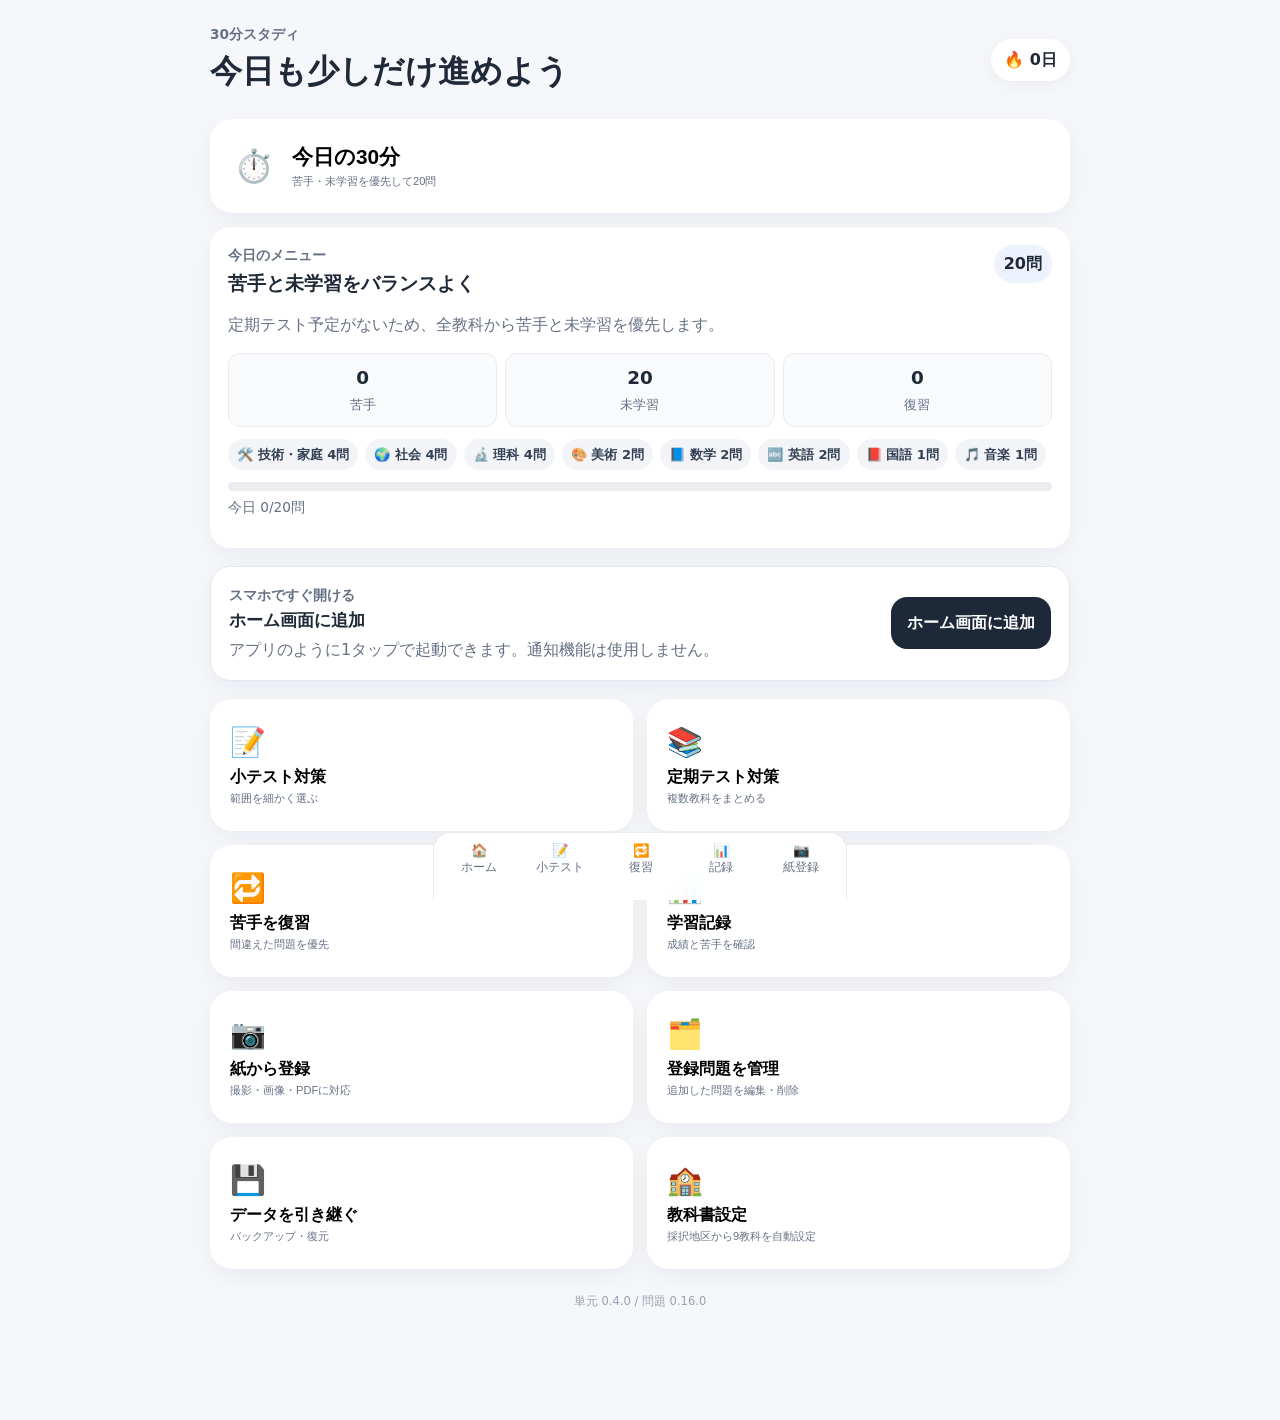
==== data/index.html @ 57f1c4b2 "Add textbook unit presets v0.20" ====
<!doctype html>
<html lang="ja">
<head>
  <meta charset="utf-8" />
  <meta name="viewport" content="width=device-width,initial-scale=1,viewport-fit=cover" />
  <meta name="description" content="中学生向けの小テスト・定期テスト対策学習アプリ" />
  <meta name="theme-color" content="#1d2939" />
  <meta name="apple-mobile-web-app-capable" content="yes" />
  <meta name="apple-mobile-web-app-status-bar-style" content="default" />
  <meta name="apple-mobile-web-app-title" content="30分スタディ" />
  <link rel="manifest" href="/manifest.webmanifest" />
  <link rel="apple-touch-icon" href="/icons/icon-192.png" />
  <title>30分スタディ</title>
  <link rel="stylesheet" href="style.css?v=0.20" />
  <link rel="preconnect" href="https://cdn.jsdelivr.net" crossorigin />
  <link rel="preconnect" href="https://unpkg.com" crossorigin />
  <link rel="preconnect" href="https://tessdata.projectnaptha.com" crossorigin />
</head>
<body>
  <header class="app-header">
    <div>
      <p class="eyebrow">30分スタディ</p>
      <h1>今日も少しだけ進めよう</h1>
    </div>
    <div class="streak" aria-label="連続学習日数">🔥 <span id="streakDays">0</span>日</div>
  </header>

  <main>
    <section id="homeView" class="view active">
      <button class="hero-card" data-action="daily">
        <span class="hero-icon">⏱️</span>
        <span><strong>今日の30分</strong><small id="dailyHeroSubtitle">苦手・未学習を優先して20問</small></span>
      </button>

      <section id="dailyPlanCard" class="daily-plan-card" aria-live="polite">
        <div class="daily-plan-head">
          <div><p class="eyebrow">今日のメニュー</p><h2 id="dailyPlanTitle">学習データを準備中...</h2></div>
          <span id="dailyPlanBadge" class="daily-plan-badge">20問</span>
        </div>
        <p id="dailyPlanLead" class="help">定期テスト・苦手・学習履歴から自動で組みます。</p>
        <div id="dailyPlanStats" class="daily-stat-grid"></div>
        <div id="dailySubjectMix" class="daily-subject-mix"></div>
        <div class="progress-track"><span id="todayProgressBar" style="width:0%"></span></div>
        <p id="todayProgressText" class="exam-progress">今日 0問</p>
      </section>

      <section id="installCard" class="install-card" hidden>
        <div>
          <p class="eyebrow">スマホですぐ開ける</p>
          <h2>ホーム画面に追加</h2>
          <p class="help">アプリのように1タップで起動できます。通知機能は使用しません。</p>
        </div>
        <button id="installApp" class="primary" type="button">ホーム画面に追加</button>
      </section>

      <div class="mode-grid">
        <button class="mode-card" data-action="quiz"><span>📝</span><strong>小テスト対策</strong><small>範囲を細かく選ぶ</small></button>
        <button class="mode-card" data-action="exam"><span>📚</span><strong>定期テスト対策</strong><small>複数教科をまとめる</small></button>
        <button class="mode-card" data-action="review"><span>🔁</span><strong>苦手を復習</strong><small>間違えた問題を優先</small></button>
        <button class="mode-card" data-action="stats"><span>📊</span><strong>学習記録</strong><small>成績と苦手を確認</small></button>
        <button class="mode-card" data-action="import"><span>📷</span><strong>紙から登録</strong><small>撮影・画像・PDFに対応</small></button>
        <button class="mode-card" data-action="manage"><span>🗂️</span><strong>登録問題を管理</strong><small>追加した問題を編集・削除</small></button>
        <button class="mode-card" data-action="backup"><span>💾</span><strong>データを引き継ぐ</strong><small>バックアップ・復元</small></button>
        <button class="mode-card" data-action="textbooks"><span>🏫</span><strong>教科書設定</strong><small>採択地区から9教科を自動設定</small></button>
      </div>
    </section>

    <section id="textbookView" class="view">
      <div class="section-head">
        <button class="back" data-back aria-label="ホームへ戻る">←</button>
        <div><p class="eyebrow">学校設定</p><h2>教科書を自動設定</h2></div>
      </div>
      <div class="step-card textbook-card">
        <div class="textbook-head">
          <div><h3>静岡県の採択地区</h3><p class="help">地区を1つ選ぶだけで、9教科の教科書会社をまとめて設定します。</p></div>
          <span class="textbook-badge">令和7〜10年度</span>
        </div>
        <label><strong>採択地区</strong>
          <select id="schoolDistrict"><option value="">採択地区を選択</option></select>
        </label>
        <p id="schoolDistrictMunicipalities" class="help textbook-municipalities">静岡県の採択地区を選んでください。</p>
        <p class="help">静岡県教育委員会の市町立中学校の採択結果を使用しています。</p>
      </div>
      <div class="textbook-setting-toolbar"><p id="textbookSettingStatus" class="summary">地区を選ぶと9教科をまとめて設定します。</p><button id="resetTextbookOverrides" class="secondary" type="button" hidden>手動変更をすべて解除</button></div>
      <div id="allTextbookGrid" class="all-textbook-grid"></div>

      <div class="step-card textbook-range-manager">
        <div class="textbook-head">
          <div><h3>国語・英語の教材 / Unitプリセット</h3><p class="help">教科書に載っている教材名やUnit名を登録し、小テストの範囲をワンタップで選べるようにします。</p></div>
          <span class="textbook-badge">端末内保存</span>
        </div>
        <div class="textbook-range-form">
          <label><strong>教科</strong><select id="rangeSubject"><option value="japanese">📕 国語</option><option value="english">🔤 英語</option></select></label>
          <label><strong>学年</strong><select id="rangeGrade"><option value="1">中1</option><option value="2" selected>中2</option><option value="3">中3</option></select></label>
          <label><strong>教材名 / Unit名</strong><input id="rangeTitle" type="text" placeholder="例：Unit 3 / 作品名"></label>
          <label><strong>ページ（任意）</strong><input id="rangePages" type="text" placeholder="例：p.42〜57"></label>
        </div>
        <p id="rangePublisher" class="help"></p>
        <div><strong>関連する単元</strong><p class="help">この教材を選んだときに一括でチェックする単元を選びます。</p><div id="rangeUnitChoices" class="range-unit-choices"></div></div>
        <button id="saveTextbookRange" class="primary" type="button">教材 / Unitを登録</button>
        <p id="rangeStatus" class="summary"></p>
        <div id="textbookRangeList" class="textbook-range-list"></div>
      </div>
    </section>

    <section id="quizView" class="view">
      <div class="section-head">
        <button class="back" data-back aria-label="ホームへ戻る">←</button>
        <div><p class="eyebrow">小テスト対策</p><h2>範囲を選ぶ</h2></div>
      </div>

      <div class="step-card">
        <h3>1. 学年</h3>
        <div id="gradeChoices" class="chip-row"></div>
      </div>
      <div class="step-card">
        <h3>2. 教科</h3>
        <div id="subjectChoices" class="subject-grid"></div>
      </div>
      <div id="subjectTextbookCard" class="step-card textbook-card" hidden>
        <div class="textbook-head">
          <div>
            <h3 id="subjectTextbookTitle">この教科の教科書</h3>
            <p id="subjectTextbookLead" class="help">採択地区を設定すると教科書会社を自動表示します。</p>
          </div>
          <button class="unit-bulk-btn" type="button" data-action="textbooks">設定変更</button>
        </div>
        <div id="subjectTextbookList" class="textbook-inline-list"></div>
      </div>
      <div id="textbookRangeQuickCard" class="step-card textbook-card" hidden>
        <h3>教科書の教材 / Unitから選ぶ</h3>
        <p class="help">登録済みの教材を押すと、関連する単元をまとめて選択します。</p>
        <div id="textbookRangeQuickList" class="textbook-range-quick-list"></div>
      </div>
      <div class="step-card">
        <h3>3. 分野・単元</h3>
        <input id="unitSearch" class="search" type="search" placeholder="例：鎌倉、一次関数、植物" />
        <div id="unitChoices" class="unit-list"></div>
      </div>
      <div class="step-card">
        <h3>4. 問題数</h3>
        <div class="chip-row" id="countChoices">
          <button class="chip selected" data-count="5">5問</button>
          <button class="chip" data-count="10">10問</button>
          <button class="chip" data-count="20">20問</button>
          <button class="chip" data-count="all">全部</button>
        </div>
      </div>
      <button id="startQuiz" class="primary">この範囲でスタート</button>
      <p id="selectionSummary" class="summary">学年・教科・単元を選んでください。</p>
    </section>


    <section id="examView" class="view">
      <div class="section-head">
        <button class="back" data-back aria-label="ホームへ戻る">←</button>
        <div><p class="eyebrow">定期テスト対策</p><h2>テスト予定</h2></div>
      </div>
      <div id="examPlanList" class="exam-plan-list"></div>
      <button id="createExamPlan" class="primary" type="button">＋ 定期テストを登録</button>
      <p class="help">テスト日と範囲を登録すると、その範囲から今日の学習問題を作ります。苦手問題は優先して出題します。</p>
    </section>

    <section id="examEditView" class="view">
      <div class="section-head">
        <button id="cancelExamEditTop" class="back" type="button" aria-label="定期テスト一覧へ戻る">←</button>
        <div><p class="eyebrow">定期テスト対策</p><h2 id="examEditTitle">テストを登録</h2></div>
      </div>
      <div class="step-card">
        <label><strong>テスト名</strong><input id="examName" type="text" placeholder="例：第2回定期テスト"></label>
        <label><strong>テスト日</strong><input id="examDate" type="date"></label>
      </div>
      <div class="step-card">
        <h3>学年</h3>
        <div id="examGradeChoices" class="chip-row"></div>
      </div>
      <div class="step-card">
        <div class="exam-range-head"><h3>出題範囲</h3><button id="clearExamUnits" class="secondary" type="button">選択を解除</button></div>
        <p class="help">複数教科・複数単元をまとめて選択できます。</p>
        <div id="examRangeChoices" class="exam-range-choices"></div>
      </div>
      <p id="examEditSummary" class="summary"></p>
      <button id="saveExamPlan" class="primary" type="button">テスト予定を保存</button>
      <button id="cancelExamEdit" class="secondary wide" type="button">キャンセル</button>
    </section>

    <section id="reviewView" class="view">
      <div class="section-head">
        <button class="back" data-back aria-label="ホームへ戻る">←</button>
        <div><p class="eyebrow">苦手を復習</p><h2>復習する範囲を絞る</h2></div>
      </div>
      <div class="step-card">
        <h3>1. 学年</h3>
        <div id="reviewGradeChoices" class="chip-row"></div>
      </div>
      <div class="step-card">
        <h3>2. 教科</h3>
        <div id="reviewSubjectChoices" class="subject-grid"></div>
      </div>
      <div class="step-card">
        <h3>3. 分野・単元</h3>
        <select id="reviewField"><option value="">すべての分野</option></select>
        <div id="reviewUnitChoices" class="unit-list"></div>
      </div>
      <div class="step-card">
        <h3>4. 問題数</h3>
        <div id="reviewCountChoices" class="chip-row">
          <button class="chip selected" data-review-count="5">5問</button>
          <button class="chip" data-review-count="10">10問</button>
          <button class="chip" data-review-count="all">全部</button>
        </div>
      </div>
      <button id="startFilteredReview" class="primary" type="button">この範囲を復習</button>
      <p id="reviewSummary" class="summary"></p>
    </section>

    <section id="playView" class="view">
      <div class="quiz-topbar">
        <button id="quitQuiz" class="back" aria-label="小テストを終了">✕</button>
        <div><p id="quizSubject" class="eyebrow"></p><strong id="quizProgress"></strong></div>
      </div>
      <div class="question-card">
        <p class="question-label">問題</p>
        <h2 id="questionText"></h2>
        <div id="answerArea" class="answer-list"></div>
        <button id="dontKnow" class="dont-know" type="button">わからない</button>
        <div id="feedback" class="feedback" hidden></div>
        <button id="nextQuestion" class="primary" type="button" hidden>次の問題</button>
      </div>
    </section>

    <section id="resultView" class="view">
      <div class="result-card">
        <div class="result-icon">🎉</div>
        <p class="eyebrow">小テスト完了</p>
        <h2 id="resultScore">0 / 0</h2>
        <p id="resultRate" class="result-rate">正答率 0%</p>
        <p class="help">間違えた問題は「苦手を復習」からもう一度解けます。</p>
        <button id="retryQuiz" class="primary" type="button">もう一度挑戦</button>
        <button id="backHomeResult" class="secondary wide" type="button">ホームへ戻る</button>
      </div>
    </section>

    <section id="statsView" class="view">
      <div class="section-head">
        <button class="back" data-back aria-label="ホームへ戻る">←</button>
        <div><p class="eyebrow">学習記録</p><h2>成績ダッシュボード</h2></div>
      </div>

      <div id="statsSummary" class="stats-summary-grid"></div>

      <div class="step-card">
        <div class="stats-section-head"><h3>直近7日間</h3><span id="statsWeekTotal" class="stats-muted"></span></div>
        <div id="weeklyStudyChart" class="weekly-study-chart"></div>
      </div>

      <div class="step-card">
        <h3>教科別の成績</h3>
        <div id="subjectStats" class="subject-stats-list"></div>
      </div>

      <div class="step-card">
        <h3>苦手単元</h3>
        <p class="help">現在「苦手を復習」に残っている問題を単元ごとに集計します。</p>
        <div id="weakUnitStats" class="weak-unit-list"></div>
      </div>

      <div class="step-card">
        <h3>最近の学習</h3>
        <div id="recentStudyHistory" class="recent-history-list"></div>
      </div>
      <p class="help stats-note">単元ごとの詳細な正答データはVer.0.14以降の回答から蓄積されます。データはこの端末のブラウザ内に保存されます。</p>
    </section>

    <section id="importView" class="view">
      <div class="section-head">
        <button class="back" data-back aria-label="ホームへ戻る">←</button>
        <div><p class="eyebrow">紙テスト登録</p><h2>紙の小テストを取り込む</h2></div>
      </div>

      <div id="runtimeNotice" class="notice">Cloudflare Pages（HTTPS）での利用を前提にしています。PDFのページ変換とOCRはブラウザ内で行い、選択した画像・PDFそのものを外部OCRサービスへアップロードしません。初回のみPDF/OCRライブラリと言語データを配信元から読み込みます。</div>
      <div class="step-card runtime-check-card">
        <div class="runtime-check-head"><h3>動作環境チェック</h3><button id="runEnvironmentCheck" class="secondary" type="button">再チェック</button></div>
        <div id="environmentCheck" class="environment-check" aria-live="polite"></div>
      </div>

      <div class="step-card">
        <h3>1. 紙を取り込む</h3>
        <div class="capture-grid">
          <button id="openCamera" class="capture-card" type="button"><span>📷</span><strong>カメラで撮る</strong><small>スマホは背面カメラを優先</small></button>
          <label class="capture-card" for="paperImage"><span>📄</span><strong>画像・PDFを選ぶ</strong><small>JPG / PNG / WEBP / PDF</small></label>
        </div>
        <div id="dropZone" class="drop-zone" tabindex="0" role="button" aria-label="画像またはPDFをここにドラッグ＆ドロップ">
          <span class="drop-icon">⬇️</span>
          <strong>ここに画像・PDFをドロップ</strong>
          <small>PCではドラッグ＆ドロップでも追加できます</small>
        </div>
        <input id="paperImage" class="visually-hidden" type="file" accept="image/*,application/pdf,.pdf" multiple />
        <div id="previewArea" class="preview-area" hidden>
          <div id="fileSummary" class="file-summary"></div>
          <div id="pagePreviewList" class="page-preview-list"></div>
          <div class="preview-actions">
            <button id="retakePhoto" class="secondary" type="button">カメラで撮り直す</button>
            <button id="clearPhoto" class="secondary" type="button">取り込みを消す</button>
          </div>
          <p id="imageStatus" class="help"></p>
        </div>
      </div>

      <div class="step-card">
        <h3>2. 文字を読み取る</h3>
        <button id="runOcr" class="primary" type="button">取り込んだページから文字を読み取る</button>
        <p id="ocrStatus" class="help">画像・PDFがなくても、下の欄へ手入力できます。</p>
        <progress id="ocrProgress" max="100" value="0" hidden></progress>
        <textarea id="ocrText" rows="10" placeholder="OCR結果を確認し、誤字や文字抜けをここで修正してください。"></textarea>
      </div>
      <div class="step-card">
        <h3>3. 問題だけを抽出して修正</h3>
        <p class="help">タイトル・氏名欄・日付・注意書き・ページ番号などを除外し、問題番号から問題だけを抽出します。選択肢があれば選択問題、問題文から単語・短答／文章・記述も自動推定します。最後に必ず内容を確認してください。</p>
        <button id="splitQuestions" class="secondary wide" type="button">問題だけを抽出して分割</button>
        <div id="importQuestionEditor" class="import-question-editor"></div>
        <button id="addImportQuestion" class="secondary wide" type="button">＋ 問題を手動追加</button>
      </div>
      <div class="step-card">
        <h3>4. 登録先</h3>
        <div class="chip-row" id="importGradeChoices"></div>
        <select id="importSubject"><option value="">教科を選択</option></select>
        <select id="importField"><option value="">分野を選択</option></select>
        <select id="importUnit"><option value="">単元を選択</option></select>
        <label><strong>教科書との関係</strong><select id="importTextbookScope"><option value="common">共通問題として登録</option><option value="current">現在設定中の教科書に限定</option></select></label>
        <p id="importTextbookHint" class="help">教科書設定に応じて登録先を選べます。</p>
      </div>
      <button class="primary" id="saveQuestions">確認した問題を端末に登録</button>
      <button class="secondary wide" id="saveDraft" type="button">編集途中を下書き保存</button>
      <p id="draftStatus" class="summary"></p>
    </section>


    <section id="backupView" class="view">
      <div class="section-head">
        <button class="back" data-back aria-label="ホームへ戻る">←</button>
        <div><p class="eyebrow">データ管理</p><h2>バックアップ・引き継ぎ</h2></div>
      </div>
      <div class="notice">学習データは通常、この端末のブラウザ内だけに保存されています。スマホとPCの間で移すときは、バックアップファイルを書き出して読み込んでください。</div>
      <div class="step-card">
        <h3>1. バックアップを書き出す</h3>
        <p class="help">学習履歴、苦手問題、定期テスト予定、紙から登録した問題、下書きなどを1つのJSONファイルに保存します。PDFや撮影画像そのものは含みません。</p>
        <button id="exportBackup" class="primary" type="button">バックアップを保存</button>
        <p id="exportBackupStatus" class="summary"></p>
      </div>
      <div class="step-card">
        <h3>2. 別の端末で読み込む</h3>
        <p class="help">このアプリが作成したバックアップ（.json）のみ読み込めます。まず内容を確認してから反映します。</p>
        <label class="backup-file-label" for="backupFile"><span class="backup-file-icon">📂</span><span class="backup-file-copy"><strong>バックアップを選ぶ</strong><small>study-backup-*.json</small></span></label>
        <input id="backupFile" class="visually-hidden" type="file" accept="application/json,.json" />
        <div id="backupPreview" class="backup-preview" hidden></div>
        <div id="backupImportActions" class="backup-actions" hidden>
          <button id="mergeBackup" class="primary" type="button">現在のデータに追加</button>
          <button id="replaceBackup" class="secondary wide" type="button">この端末のデータを置き換える</button>
        </div>
        <p id="importBackupStatus" class="summary"></p>
      </div>
      <div class="step-card warning-card">
        <h3>安全について</h3>
        <p class="help">バックアップには学習履歴や自分で登録した問題が含まれます。氏名や画像は通常含みませんが、紙テストの下書きへ個人情報を入力した場合はその文字も含まれる可能性があります。ファイルは自分で管理してください。</p>
      </div>
    </section>

    <section id="manageView" class="view">
      <div class="section-head">
        <button class="back" data-back aria-label="ホームへ戻る">←</button>
        <div><p class="eyebrow">登録問題</p><h2>追加した問題を管理</h2></div>
      </div>
      <div class="step-card">
        <label for="manageSubject"><strong>教科で絞る</strong></label>
        <select id="manageSubject"><option value="all">すべての教科</option></select>
        <p id="manageSummary" class="summary"></p>
      </div>
      <div id="manageQuestionList" class="manage-question-list"></div>
    </section>

    <section id="manageEditView" class="view">
      <div class="section-head">
        <button id="cancelManageEditTop" class="back" type="button" aria-label="管理一覧へ戻る">←</button>
        <div><p class="eyebrow">登録問題</p><h2>問題を編集</h2></div>
      </div>
      <div class="step-card">
        <div id="manageEditForm"></div>
        <button id="saveManagedQuestion" class="primary" type="button">変更を保存</button>
        <button id="cancelManageEdit" class="secondary wide" type="button">キャンセル</button>
        <p id="manageEditStatus" class="summary"></p>
      </div>
    </section>
        <p id="dataVersion" class="data-version"></p>
  </main>

  <nav class="bottom-nav" aria-label="メインメニュー">
    <button data-nav="homeView" class="active">🏠<span>ホーム</span></button>
    <button data-action="quiz">📝<span>小テスト</span></button>
    <button data-action="review">🔁<span>復習</span></button>
    <button data-action="stats">📊<span>記録</span></button>
    <button data-action="import">📷<span>紙登録</span></button>
  </nav>

  <div id="installModal" class="camera-modal" hidden>
    <div class="install-modal-shell" role="dialog" aria-modal="true" aria-labelledby="installTitle">
      <div class="camera-topbar">
        <div><p class="eyebrow">PWA</p><h2 id="installTitle">ホーム画面に追加</h2></div>
        <button id="closeInstallModal" class="camera-close" type="button" aria-label="閉じる">✕</button>
      </div>
      <div id="installInstructions" class="install-instructions"></div>
    </div>
  </div>

  <div id="cameraModal" class="camera-modal" hidden>
    <div class="camera-shell" role="dialog" aria-modal="true" aria-labelledby="cameraTitle">
      <div class="camera-topbar">
        <div><p class="eyebrow">紙テスト撮影</p><h2 id="cameraTitle">紙全体が入るように撮影</h2></div>
        <button id="closeCamera" class="camera-close" type="button" aria-label="カメラを閉じる">✕</button>
      </div>
      <div class="camera-frame">
        <video id="cameraVideo" autoplay playsinline muted></video>
        <div class="paper-guide" aria-hidden="true"></div>
      </div>
      <p id="cameraStatus" class="camera-help">明るい場所で、影が入らないように撮影してください。</p>
      <div class="camera-actions">
        <button id="switchCamera" class="secondary" type="button">🔄 カメラ切替</button>
        <button id="takePhoto" class="shutter" type="button" aria-label="撮影する"><span></span></button>
      </div>
    </div>
  </div>

  <canvas id="captureCanvas" hidden></canvas>
  <script src="data/curriculum.js"></script>
  <script src="data/questions.js"></script>
  <script src="data/textbooks.js"></script>
  <script src="app.js?v=0.20"></script>
</body>
</html>
---- data/style.css ----
:root{font-family:system-ui,-apple-system,BlinkMacSystemFont,"Segoe UI",sans-serif;color:#1f2937;background:#f6f7fb;line-height:1.5}*{box-sizing:border-box}html{background:#f6f7fb}body{margin:0;padding-bottom:calc(86px + env(safe-area-inset-bottom));min-height:100vh}.app-header{max-width:900px;margin:auto;padding:24px 20px 12px;display:flex;justify-content:space-between;align-items:center;gap:12px}.eyebrow{margin:0;color:#667085;font-size:.85rem;font-weight:700}.app-header h1,.section-head h2,.camera-topbar h2{margin:3px 0 0;font-size:clamp(1.3rem,4vw,2rem)}.streak{background:#fff;border-radius:999px;padding:9px 13px;font-weight:800;box-shadow:0 4px 18px #0000000c;white-space:nowrap}main{max-width:900px;margin:auto;padding:12px 20px}.view{display:none}.view.active{display:block}.hero-card,.mode-card,.step-card{border:0;background:#fff;border-radius:22px;box-shadow:0 8px 24px #1018280d}.hero-card{width:100%;padding:24px;text-align:left;display:flex;gap:18px;align-items:center;cursor:pointer;min-height:92px}.hero-icon{font-size:2rem}.hero-card strong{display:block;font-size:1.3rem}.hero-card small,.mode-card small,.capture-card small{display:block;color:#667085;margin-top:3px}.mode-grid{display:grid;grid-template-columns:repeat(2,1fr);gap:14px;margin-top:14px}.mode-card{padding:20px;text-align:left;cursor:pointer;min-height:132px}.mode-card span{font-size:1.8rem;display:block;margin-bottom:8px}.mode-card strong{font-size:1rem;display:block}.section-head{display:flex;gap:12px;align-items:center;margin-bottom:16px}.back{border:0;background:#fff;border-radius:50%;width:44px;height:44px;font-size:1.2rem;cursor:pointer;flex:0 0 auto}.step-card{padding:18px;margin:12px 0}.step-card h3{margin:0 0 12px}.chip-row{display:flex;gap:8px;flex-wrap:wrap}.chip{border:1px solid #d0d5dd;background:#fff;border-radius:999px;padding:10px 15px;cursor:pointer;min-height:44px}.chip.selected{border-color:#475467;background:#eef2ff;font-weight:800}.subject-grid{display:grid;grid-template-columns:repeat(3,1fr);gap:8px}.subject-btn{border:1px solid #e4e7ec;background:#fff;border-radius:14px;padding:12px 8px;cursor:pointer;font-weight:700;min-height:64px}.subject-btn.selected{outline:3px solid #d0d5dd}.search,textarea,select,input[type=text]{width:100%;border:1px solid #d0d5dd;border-radius:12px;padding:12px;font:inherit;margin:6px 0;min-height:46px;background:#fff}.unit-list{display:grid;gap:8px;margin-top:10px;max-height:360px;overflow:auto}.unit-item{display:flex;gap:10px;align-items:flex-start;padding:11px;border:1px solid #eaecf0;border-radius:12px;min-height:52px}.unit-item input{width:20px;height:20px}.unit-item small{display:block;color:#667085}.primary,.secondary{border-radius:16px;padding:14px 16px;font:inherit;font-weight:800;cursor:pointer;min-height:48px}.primary{width:100%;border:0;background:#1d2939;color:#fff}.secondary{border:1px solid #d0d5dd;background:#fff;color:#344054}.summary,.help{color:#667085}.notice{padding:14px 16px;border-radius:14px;background:#fff7e6;margin-bottom:12px}.capture-grid{display:grid;grid-template-columns:1fr 1fr;gap:10px}.capture-card{border:1px solid #e4e7ec;background:#fff;border-radius:16px;padding:18px 14px;text-align:left;cursor:pointer;min-height:122px;color:inherit}.capture-card span{font-size:1.8rem;display:block;margin-bottom:8px}.capture-card strong{display:block}.preview-area{margin-top:14px}.paper-preview{width:100%;max-height:460px;object-fit:contain;border-radius:14px;background:#f2f4f7;border:1px solid #eaecf0}.preview-actions{display:grid;grid-template-columns:1fr 1fr;gap:8px;margin-top:10px}.visually-hidden{position:absolute;width:1px;height:1px;padding:0;margin:-1px;overflow:hidden;clip:rect(0,0,0,0);white-space:nowrap;border:0}.bottom-nav{position:fixed;z-index:20;bottom:0;left:0;right:0;background:#ffffffed;border-top:1px solid #eaecf0;display:flex;justify-content:center;gap:22px;padding:9px 16px calc(10px + env(safe-area-inset-bottom));backdrop-filter:blur(8px)}.bottom-nav button{border:0;background:none;display:flex;flex-direction:column;align-items:center;gap:2px;color:#667085;cursor:pointer;min-width:58px;min-height:48px}.bottom-nav button span{font-size:.72rem}.camera-modal{position:fixed;z-index:100;inset:0;background:#101828f2;padding:env(safe-area-inset-top) 0 env(safe-area-inset-bottom);display:flex;align-items:center;justify-content:center}.camera-modal[hidden]{display:none}.camera-shell{width:min(100%,760px);height:100%;display:flex;flex-direction:column;padding:14px;color:#fff}.camera-topbar{display:flex;justify-content:space-between;align-items:center;gap:12px}.camera-topbar .eyebrow{color:#d0d5dd}.camera-close{border:0;background:#ffffff1f;color:#fff;border-radius:50%;width:44px;height:44px;font-size:1.1rem;cursor:pointer;flex:0 0 auto}.camera-frame{position:relative;flex:1;min-height:0;margin-top:14px;border-radius:18px;overflow:hidden;background:#000}.camera-frame video{width:100%;height:100%;object-fit:cover;display:block}.paper-guide{position:absolute;inset:7% 6%;border:3px solid #ffffffd9;border-radius:10px;box-shadow:0 0 0 999px #0003}.camera-help{text-align:center;color:#e4e7ec;margin:10px 0}.camera-actions{display:grid;grid-template-columns:1fr 1.5fr 1fr;align-items:center;gap:12px;padding:6px 0}.camera-actions .secondary{grid-column:1;background:#ffffff12;color:#fff;border-color:#ffffff4d}.shutter{grid-column:2;justify-self:center;width:72px;height:72px;border-radius:50%;border:5px solid #fff;background:transparent;padding:6px;cursor:pointer}.shutter span{display:block;width:100%;height:100%;border-radius:50%;background:#fff}.shutter:active span{transform:scale(.9)}button:focus-visible,label:focus-within,input:focus-visible,textarea:focus-visible,select:focus-visible{outline:3px solid #98a2b3;outline-offset:2px}@media(max-width:620px){.app-header{padding:16px 14px 8px}.app-header h1{font-size:1.28rem}.streak{padding:8px 10px;font-size:.9rem}main{padding:8px 14px}.mode-grid{grid-template-columns:1fr 1fr;gap:10px}.mode-card{padding:15px;min-height:120px}.subject-grid{grid-template-columns:repeat(2,1fr)}.step-card{padding:16px}.capture-grid{grid-template-columns:1fr}.capture-card{min-height:96px}.bottom-nav{justify-content:space-around;gap:0}.camera-shell{padding:10px}.camera-topbar h2{font-size:1.05rem}.camera-frame{border-radius:14px}.camera-actions{grid-template-columns:1fr 1fr 1fr}.shutter{width:68px;height:68px}}@media(max-width:380px){.mode-grid{grid-template-columns:1fr}.mode-card{min-height:96px}.subject-grid{grid-template-columns:1fr 1fr}.app-header h1{font-size:1.12rem}.capture-card{padding:14px}.bottom-nav button{min-width:50px}}@media(min-width:800px){.bottom-nav{max-width:520px;left:50%;right:auto;transform:translateX(-50%);border:1px solid #eaecf0;border-bottom:0;border-radius:18px 18px 0 0}.capture-card:hover,.mode-card:hover,.hero-card:hover,.subject-btn:hover{transform:translateY(-1px)}}
.unit-group{margin:12px 0 18px}.unit-group h4{margin:0 0 8px;color:#475467}.unit-item em{display:inline-block;margin-top:5px;font-size:.75rem;font-style:normal;color:#667085;background:#f2f4f7;border-radius:999px;padding:2px 7px}.subject-btn span{font-size:1.35rem;display:block}.quiz-topbar{display:flex;align-items:center;gap:12px;margin-bottom:14px}.question-card,.result-card{background:#fff;border-radius:22px;padding:clamp(18px,4vw,30px);box-shadow:0 8px 24px #1018280d}.question-label{font-size:.8rem;font-weight:800;color:#667085;margin:0}.question-card h2{font-size:clamp(1.25rem,4vw,1.8rem);margin:8px 0 20px}.answer-list{display:grid;gap:10px}.answer-btn{width:100%;border:1px solid #d0d5dd;background:#fff;border-radius:16px;padding:16px;text-align:left;font:inherit;font-weight:700;cursor:pointer;min-height:56px}.answer-btn.correct{border-color:#079455;background:#ecfdf3}.answer-btn.wrong{border-color:#d92d20;background:#fef3f2}.answer-btn:disabled{color:#344054;cursor:default}.dont-know{width:100%;margin:12px 0;border:0;background:#f2f4f7;border-radius:14px;padding:13px;font:inherit;font-weight:700;color:#475467;cursor:pointer}.feedback{margin:14px 0;padding:14px;border-radius:14px}.feedback.ok{background:#ecfdf3}.feedback.ng{background:#fff4ed}.feedback p{margin:5px 0}.result-card{text-align:center;max-width:520px;margin:40px auto}.result-icon{font-size:3rem}.result-card h2{font-size:2.5rem;margin:8px 0}.result-rate{font-size:1.25rem;font-weight:800}.wide{width:100%;margin-top:8px}.data-version{text-align:center;color:#98a2b3;font-size:.72rem;margin-top:24px}@media(max-width:620px){.question-card{border-radius:18px}.answer-btn{min-height:60px}.result-card{margin:20px auto}}
progress{width:100%;height:12px;margin:10px 0}.import-question-editor{display:grid;gap:12px;margin:12px 0}.import-question-card{border:1px solid #e4e7ec;border-radius:16px;padding:14px;background:#fcfcfd}.import-question-head{display:flex;justify-content:space-between;align-items:center;gap:10px;margin-bottom:8px}.remove-question{border:0;background:#fff0f0;color:#b42318;border-radius:10px;padding:8px 10px;font-weight:700;cursor:pointer}.choice-editor{display:grid;gap:8px;margin:8px 0}.choice-editor label{display:grid;grid-template-columns:28px 1fr;align-items:center;gap:6px}.choice-editor input[type=radio]{width:20px;height:20px}.choice-editor input[type=text]{margin:0}.wide{width:100%;margin-top:10px}
.drop-zone{margin-top:12px;border:2px dashed #c7cdd6;border-radius:16px;padding:22px 16px;text-align:center;background:#f9fafb;cursor:pointer;transition:.15s ease}.drop-zone strong,.drop-zone small{display:block}.drop-zone small{margin-top:4px;color:#667085}.drop-icon{font-size:1.8rem;display:block;margin-bottom:6px}.drop-zone.dragover{border-color:#475467;background:#eef2ff;transform:scale(1.005)}.file-summary{font-weight:700;margin-bottom:10px}.page-preview-list{display:grid;grid-template-columns:repeat(2,minmax(0,1fr));gap:10px}.page-preview-card{border:1px solid #eaecf0;border-radius:14px;padding:8px;background:#fff}.page-preview-card img{width:100%;height:220px;object-fit:contain;background:#f2f4f7;border-radius:10px;display:block}.page-preview-card small{display:block;margin-top:6px;color:#667085;text-align:center}.preview-actions{margin-top:12px}@media(max-width:620px){.page-preview-list{grid-template-columns:1fr}.page-preview-card img{height:auto;max-height:420px}.drop-zone{padding:18px 12px}}

.answer-input,.answer-textarea{width:100%;border:1px solid #d0d5dd;border-radius:14px;padding:14px;font:inherit;margin-bottom:10px}.self-check-row{display:grid;grid-template-columns:1fr 1fr;gap:8px;margin-top:12px}.manage-question-list{display:grid;gap:10px}.manage-question-card{background:#fff;border:1px solid #eaecf0;border-radius:16px;padding:14px;display:grid;gap:8px}.manage-question-card small{color:#667085}.manage-question-meta{display:flex;justify-content:space-between;gap:8px;color:#667085;font-size:.85rem}.type-badge{background:#f2f4f7;border-radius:999px;padding:3px 8px}.manage-actions{display:grid;grid-template-columns:1fr 1fr;gap:8px}.danger{border:1px solid #fda29b;background:#fff;color:#b42318;border-radius:16px;padding:12px;font:inherit;font-weight:800;cursor:pointer}.manage-choice{display:grid;grid-template-columns:28px 1fr;align-items:center;gap:6px;margin:6px 0}.manage-choice input[type=radio]{width:20px;height:20px}

.runtime-check-card{margin-top:12px}.runtime-check-head{display:flex;align-items:center;justify-content:space-between;gap:12px}.runtime-check-head h3{margin:0}.environment-check{display:grid;gap:8px;margin-top:12px}.env-row{display:flex;gap:10px;align-items:center;padding:10px 12px;border-radius:12px;background:#f5f7fa}.env-row>span{width:26px;height:26px;border-radius:50%;display:grid;place-items:center;font-weight:800}.env-row.ok>span{background:#e6f6ec}.env-row.ng>span{background:#fdeaea}.env-row div{display:grid;gap:2px}.env-row small{color:#667085}.notice.warning{border:1px solid #f3b7b7;background:#fff1f1;color:#7a1d1d}

.exam-plan-list{display:grid;gap:12px;margin-bottom:14px}.empty-card,.exam-plan-card{background:#fff;border-radius:20px;padding:18px;box-shadow:0 8px 24px #1018280d}.empty-card{text-align:center;color:#667085;padding:30px 18px}.empty-card strong{color:#344054;font-size:1.05rem}.exam-plan-top{display:flex;justify-content:space-between;gap:12px;align-items:flex-start}.exam-plan-top h3{margin:3px 0 0}.exam-countdown{border-radius:999px;padding:7px 10px;background:#eef2ff;font-weight:800;white-space:nowrap}.exam-countdown.past{background:#f2f4f7;color:#667085}.progress-track{height:9px;border-radius:999px;background:#eaecf0;overflow:hidden;margin-top:12px}.progress-track span{display:block;height:100%;background:#475467;border-radius:inherit}.exam-progress{font-size:.85rem;color:#667085;margin:6px 0 12px}.exam-card-actions{display:grid;grid-template-columns:2fr 1fr 1fr;gap:8px}.exam-card-actions .primary{min-width:0}.exam-range-head{display:flex;align-items:center;justify-content:space-between;gap:10px}.exam-range-head h3{margin:0}.exam-range-choices{display:grid;gap:10px}.exam-subject-group{border:1px solid #e4e7ec;border-radius:14px;background:#fff;overflow:hidden}.exam-subject-group summary{cursor:pointer;padding:14px;display:flex;align-items:center;justify-content:space-between;gap:10px;list-style:none}.exam-subject-group summary::-webkit-details-marker{display:none}.exam-subject-group summary em{font-style:normal;color:#667085;font-size:.85rem}.exam-unit-grid{display:grid;gap:7px;padding:0 12px 12px}.exam-card-actions button:disabled{opacity:.45;cursor:not-allowed}@media(max-width:620px){.exam-card-actions{grid-template-columns:1fr 1fr}.exam-card-actions .exam-study{grid-column:1/-1}.exam-plan-top{align-items:center}.exam-range-head{align-items:flex-start;flex-direction:column}.exam-range-head .secondary{width:100%}}
.ai-explain-box{margin-top:14px;padding-top:12px;border-top:1px solid #e4e7ec}.ai-explain-btn{width:100%}.ai-privacy-note{margin:7px 0 0;font-size:.78rem;line-height:1.5;color:#667085}.ai-explain-result{margin-top:10px;padding:12px 14px;border-radius:12px;background:#f8fafc;line-height:1.7;white-space:pre-wrap;color:#344054}

.ai-explain-result{white-space:normal}.ai-explain-result p{margin:0 0 10px}.ai-explain-result p:last-child{margin-bottom:0}.ai-section-title{margin:14px 0 6px;font-size:.98rem;color:#1d2939}.ai-section-title:first-child{margin-top:0}.ai-bullet-list{margin:4px 0 12px;padding-left:1.35rem}.ai-bullet-list li{margin:4px 0}
.daily-plan-card{margin:14px 0 18px;background:#fff;border-radius:20px;padding:18px;box-shadow:0 8px 24px #1018280d}.daily-plan-head{display:flex;align-items:flex-start;justify-content:space-between;gap:12px}.daily-plan-head h2{margin:3px 0 0;font-size:1.18rem}.daily-plan-badge{border-radius:999px;padding:7px 10px;background:#eef2ff;font-weight:800;white-space:nowrap}.daily-stat-grid{display:grid;grid-template-columns:repeat(3,1fr);gap:8px;margin:12px 0}.daily-stat{background:#f8fafc;border:1px solid #eaecf0;border-radius:12px;padding:10px;text-align:center}.daily-stat strong{display:block;font-size:1.15rem}.daily-stat small{color:#667085}.daily-subject-mix{display:flex;flex-wrap:wrap;gap:7px;margin:10px 0}.daily-subject-pill{display:inline-flex;align-items:center;gap:5px;background:#f2f4f7;border-radius:999px;padding:6px 9px;font-size:.82rem;font-weight:700;color:#344054}@media(max-width:620px){.daily-plan-card{padding:15px}.daily-stat-grid{gap:6px}.daily-stat{padding:9px 5px}.daily-stat strong{font-size:1.05rem}.daily-plan-head h2{font-size:1.05rem}}

.install-card{margin:14px 0 18px;background:#fff;border:1px solid #e4e7ec;border-radius:20px;padding:18px;display:grid;grid-template-columns:1fr auto;gap:14px;align-items:center;box-shadow:0 8px 24px #1018280d}.install-card h2{margin:3px 0 4px;font-size:1.08rem}.install-card .help{margin:0}.install-modal-shell{width:min(520px,calc(100% - 24px));max-height:calc(100vh - 32px);overflow:auto;background:#fff;border-radius:22px;padding:18px}.install-instructions{line-height:1.75;color:#344054}.install-instructions ol{padding-left:1.4rem}.install-instructions li{margin:8px 0}@media(max-width:620px){.install-card{grid-template-columns:1fr}.install-card .primary{width:100%}}

/* v0.14 学習記録ダッシュボード */
.stats-summary-grid{display:grid;grid-template-columns:repeat(4,1fr);gap:10px;margin-bottom:14px}.stats-summary-card{background:#fff;border-radius:16px;padding:14px;text-align:center;box-shadow:0 8px 24px #1018280d}.stats-summary-card small{display:block;color:#667085;font-weight:700}.stats-summary-card strong{font-size:1.65rem;line-height:1.25;margin-top:5px;display:inline-block}.stats-summary-card span{font-size:.78rem;color:#667085;margin-left:2px}.stats-section-head{display:flex;justify-content:space-between;align-items:center;gap:10px}.stats-section-head h3{margin:0}.stats-muted{color:#667085;font-size:.85rem}.weekly-study-chart{height:170px;display:grid;grid-template-columns:repeat(7,1fr);gap:8px;align-items:end;margin-top:14px}.week-bar-item{height:100%;display:grid;grid-template-rows:22px 1fr 22px;gap:4px;text-align:center;min-width:0}.week-count{font-size:.72rem;color:#667085}.week-bar-track{height:100%;min-height:90px;background:#f2f4f7;border-radius:10px;display:flex;align-items:flex-end;overflow:hidden;padding:0 5px}.week-bar-track span{display:block;width:100%;min-height:2px;background:#475467;border-radius:7px 7px 3px 3px}.week-bar-item small{color:#667085;font-weight:700}.subject-stats-list,.weak-unit-list,.recent-history-list{display:grid;gap:10px}.subject-stat-row{padding:11px 0;border-bottom:1px solid #eaecf0}.subject-stat-row:last-child{border-bottom:0}.subject-stat-head{display:flex;justify-content:space-between;gap:10px;align-items:center}.subject-stat-head span{color:#667085;font-size:.84rem;white-space:nowrap}.weak-unit-row,.history-row{display:flex;align-items:center;justify-content:space-between;gap:12px;padding:11px 12px;border:1px solid #eaecf0;background:#fcfcfd;border-radius:12px}.weak-unit-row div,.history-row div{display:grid;gap:3px}.weak-unit-row small,.history-row small{color:#667085}.weak-unit-row>span,.history-row>span{font-weight:800;white-space:nowrap}.stats-note{margin-top:12px}@media(max-width:620px){.stats-summary-grid{grid-template-columns:1fr 1fr;gap:8px}.stats-summary-card{padding:12px 8px}.stats-summary-card strong{font-size:1.4rem}.weekly-study-chart{gap:5px;height:150px}.week-bar-track{padding:0 3px}.subject-stat-head{align-items:flex-start}.weak-unit-row,.history-row{align-items:flex-start}.history-row>span{font-size:.85rem}}

/* v0.15 backup / transfer */
.capture-card.compact{max-width:460px;margin-top:12px}
.backup-preview{margin-top:16px;padding:16px;border:1px solid #d0d5dd;border-radius:14px;background:#f9fafb}
.backup-summary{display:grid;grid-template-columns:repeat(2,minmax(0,1fr));gap:10px 16px;margin:12px 0 0}
.backup-summary div{padding:10px;border-radius:10px;background:#fff}
.backup-summary dt{font-size:.78rem;color:#667085}.backup-summary dd{margin:4px 0 0;font-weight:700}
.backup-actions{display:grid;gap:10px;margin-top:14px}
.warning-card{border-color:#f3c678;background:#fffaf0}
@media(max-width:520px){.backup-summary{grid-template-columns:1fr}}

/* v0.15.1 backup picker layout */
.backup-file-label{display:flex;align-items:center;gap:12px;width:100%;margin-top:12px;padding:14px 16px;border:1px solid #d0d5dd;border-radius:14px;background:#fff;cursor:pointer;min-height:64px}
.backup-file-label:hover{background:#f9fafb}
.backup-file-icon{font-size:1.6rem;line-height:1;flex:0 0 auto}
.backup-file-copy{min-width:0;display:block}
.backup-file-copy strong{display:block}
.backup-file-copy small{display:block;margin-top:2px;color:#667085;overflow-wrap:anywhere}
@media(max-width:620px){.backup-file-label{padding:13px 14px}}


/* v0.17 国語教科書選択 */
.textbook-card{border:1px solid #dbe3f0;background:linear-gradient(180deg,#fff 0%,#fbfcff 100%)}
.textbook-head{display:flex;align-items:flex-start;justify-content:space-between;gap:12px}.textbook-head h3{margin-bottom:4px}.textbook-head .help{margin:0}
.textbook-badge{flex:0 0 auto;border-radius:999px;background:#eef2ff;color:#344054;padding:5px 9px;font-size:.75rem;font-weight:800}
.textbook-suggestion{display:flex;justify-content:space-between;align-items:center;gap:10px;margin:10px 0;padding:11px 12px;border-radius:12px;background:#eef7ff;border:1px solid #cfe2f5}.textbook-suggestion span{font-size:.78rem;color:#667085;text-align:right}
.textbook-municipalities{margin:2px 0 6px}
@media(max-width:620px){.textbook-suggestion{align-items:flex-start;flex-direction:column}.textbook-suggestion span{text-align:left}}

.unit-group{border:1px solid #eaecf0;border-radius:14px;padding:10px;background:#fff}.unit-group-head{display:flex;align-items:center;justify-content:space-between;gap:10px;margin:2px 2px 8px}.unit-group-head h4{margin:0}.unit-bulk-btn{border:1px solid #d0d5dd;background:#f8fafc;color:#344054;border-radius:999px;padding:7px 11px;font:inherit;font-size:.78rem;font-weight:800;cursor:pointer;white-space:nowrap}.unit-bulk-btn:hover{background:#eef2f6}.exam-field-group{display:grid;gap:7px;padding:8px 0;border-bottom:1px solid #eaecf0}.exam-field-group:last-child{border-bottom:0}.textbook-card:not([hidden]){display:block}.textbook-card[hidden]{display:none!important}@media(max-width:620px){.unit-group-head{align-items:flex-start}.unit-bulk-btn{font-size:.75rem;padding:7px 9px}}

/* v0.18 全9教科の教科書設定 */
.textbook-inline-list{display:flex;flex-wrap:wrap;gap:8px;margin-top:10px}
.textbook-chip{display:inline-flex;align-items:center;gap:7px;padding:8px 10px;border:1px solid #dbe3f0;border-radius:999px;background:#fff}
.textbook-chip small{color:#667085;font-size:.72rem}.textbook-chip strong{font-size:.82rem;color:#1d2939}
.all-textbook-grid{display:grid;grid-template-columns:repeat(2,minmax(0,1fr));gap:12px;margin-top:12px}
.textbook-subject-card{border:1px solid #e4e7ec;border-radius:16px;background:#fff;padding:14px;box-shadow:0 1px 2px rgba(16,24,40,.04)}
.textbook-subject-card h3{display:flex;align-items:center;gap:8px;margin:0 0 10px;font-size:1rem}
.textbook-part{display:flex;align-items:center;justify-content:space-between;gap:12px;padding:7px 0;border-top:1px solid #f0f2f5}
.textbook-part:first-of-type{border-top:0}.textbook-part span{font-size:.82rem;color:#667085}.textbook-part strong{font-size:.86rem;text-align:right}
@media(max-width:680px){.all-textbook-grid{grid-template-columns:1fr}.textbook-part{align-items:flex-start}.textbook-inline-list{gap:6px}.textbook-chip{border-radius:12px;flex:1 1 46%;justify-content:space-between}}


/* v0.19 教科書の手動上書き・教科書別登録 */
.textbook-setting-toolbar{display:flex;align-items:center;justify-content:space-between;gap:12px;margin:10px 0}
.textbook-setting-toolbar .summary{margin:0}
.textbook-setting-toolbar .secondary{width:auto;white-space:nowrap}
.textbook-part-edit>div{min-width:180px;text-align:right}
.textbook-part-edit select{margin:0;min-height:40px;padding:8px 10px;font-size:.84rem}
.manual-note{display:block;color:#b54708;font-size:.72rem;font-weight:700;margin-top:3px}
.textbook-chip.manual{border-color:#f2c94c;background:#fffaf0}
@media(max-width:680px){.textbook-setting-toolbar{align-items:stretch;flex-direction:column}.textbook-setting-toolbar .secondary{width:100%}.textbook-part-edit{display:grid;grid-template-columns:1fr;gap:5px}.textbook-part-edit>div{min-width:0;text-align:left}}

/* v0.20 textbook range presets */
.textbook-range-manager{margin-top:16px}.textbook-range-form{display:grid;grid-template-columns:1fr 110px 1.4fr 1fr;gap:10px;margin:12px 0}.textbook-range-form label{margin:0}.range-unit-choices{display:grid;grid-template-columns:repeat(2,minmax(0,1fr));gap:7px;margin:8px 0 14px}.range-unit-item{display:flex;gap:8px;align-items:flex-start;padding:9px 10px;border:1px solid #e4e7ec;border-radius:12px;background:#fff;font-size:.85rem}.range-unit-item input{margin-top:2px}.textbook-range-list{display:grid;gap:8px;margin-top:14px}.textbook-range-row{display:flex;justify-content:space-between;gap:12px;align-items:center;padding:11px 12px;border:1px solid #e4e7ec;border-radius:13px;background:#fff}.textbook-range-row strong{display:block}.textbook-range-row small{color:#667085}.textbook-range-row button{width:auto}.textbook-range-quick-list{display:flex;flex-wrap:wrap;gap:8px}.range-quick-btn{border:1px solid #cfd7e6;background:#fff;border-radius:14px;padding:10px 12px;text-align:left;cursor:pointer;font:inherit}.range-quick-btn strong{display:block;font-size:.86rem}.range-quick-btn small{color:#667085;font-size:.72rem}.range-quick-btn:hover{background:#f8fafc}
@media(max-width:760px){.textbook-range-form{grid-template-columns:1fr 1fr}.textbook-range-form label:nth-child(3),.textbook-range-form label:nth-child(4){grid-column:1/-1}.range-unit-choices{grid-template-columns:1fr}.textbook-range-row{align-items:flex-start;flex-direction:column}.textbook-range-row button{width:100%}}
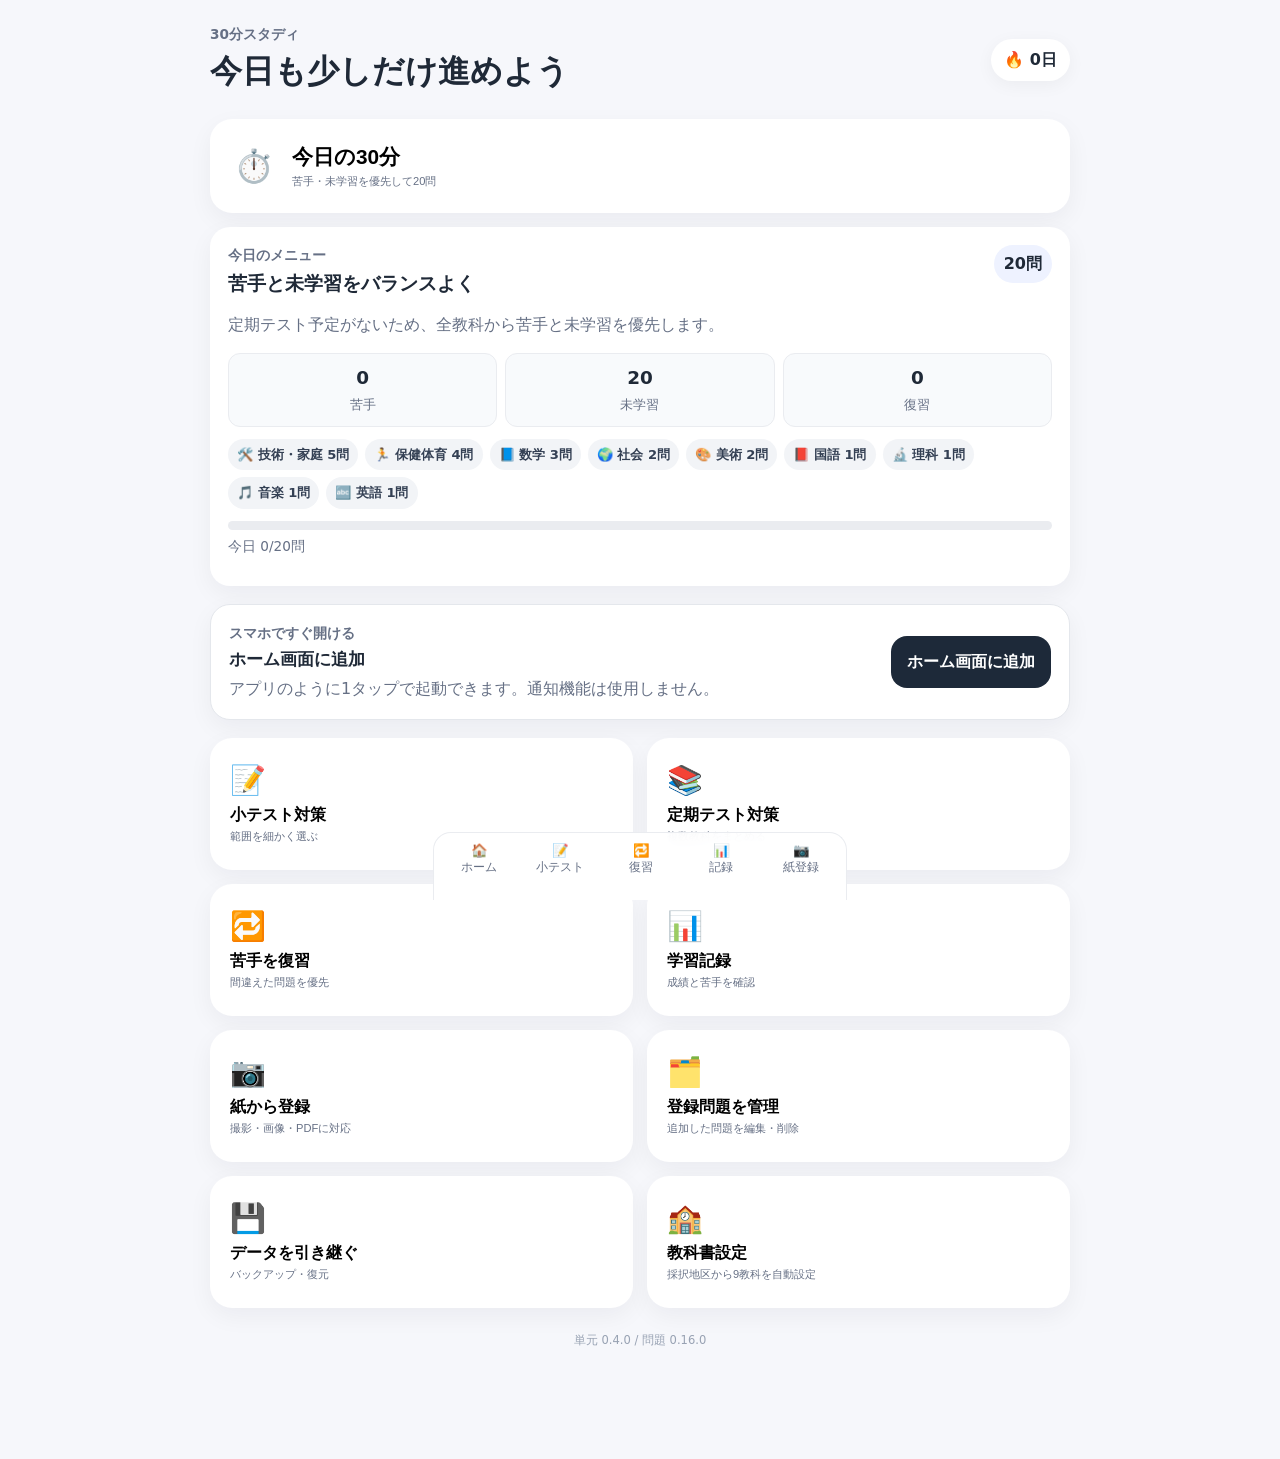
==== commit b9e2db67: "Place textbook material editor below Japanese card v0.20.1" ====
--- a/data/index.html
+++ b/data/index.html
@@ -11,7 +11,7 @@
   <link rel="manifest" href="/manifest.webmanifest" />
   <link rel="apple-touch-icon" href="/icons/icon-192.png" />
   <title>30分スタディ</title>
-  <link rel="stylesheet" href="style.css?v=0.20" />
+  <link rel="stylesheet" href="style.css?v=0.20.1" />
   <link rel="preconnect" href="https://cdn.jsdelivr.net" crossorigin />
   <link rel="preconnect" href="https://unpkg.com" crossorigin />
   <link rel="preconnect" href="https://tessdata.projectnaptha.com" crossorigin />
@@ -84,9 +84,9 @@
       <div class="textbook-setting-toolbar"><p id="textbookSettingStatus" class="summary">地区を選ぶと9教科をまとめて設定します。</p><button id="resetTextbookOverrides" class="secondary" type="button" hidden>手動変更をすべて解除</button></div>
       <div id="allTextbookGrid" class="all-textbook-grid"></div>
 
-      <div class="step-card textbook-range-manager">
+      <div id="textbookRangeManager" class="step-card textbook-range-manager">
         <div class="textbook-head">
-          <div><h3>国語・英語の教材 / Unitプリセット</h3><p class="help">教科書に載っている教材名やUnit名を登録し、小テストの範囲をワンタップで選べるようにします。</p></div>
+          <div><h3>教材・作品を登録</h3><p class="help">国語の教材・作品名や英語のUnit名を登録し、小テストの範囲をワンタップで選べるようにします。</p></div>
           <span class="textbook-badge">端末内保存</span>
         </div>
         <div class="textbook-range-form">
@@ -434,6 +434,6 @@
   <script src="data/curriculum.js"></script>
   <script src="data/questions.js"></script>
   <script src="data/textbooks.js"></script>
-  <script src="app.js?v=0.20"></script>
+  <script src="app.js?v=0.20.1"></script>
 </body>
 </html>
--- a/data/style.css
+++ b/data/style.css
@@ -73,3 +73,7 @@
 /* v0.20 textbook range presets */
 .textbook-range-manager{margin-top:16px}.textbook-range-form{display:grid;grid-template-columns:1fr 110px 1.4fr 1fr;gap:10px;margin:12px 0}.textbook-range-form label{margin:0}.range-unit-choices{display:grid;grid-template-columns:repeat(2,minmax(0,1fr));gap:7px;margin:8px 0 14px}.range-unit-item{display:flex;gap:8px;align-items:flex-start;padding:9px 10px;border:1px solid #e4e7ec;border-radius:12px;background:#fff;font-size:.85rem}.range-unit-item input{margin-top:2px}.textbook-range-list{display:grid;gap:8px;margin-top:14px}.textbook-range-row{display:flex;justify-content:space-between;gap:12px;align-items:center;padding:11px 12px;border:1px solid #e4e7ec;border-radius:13px;background:#fff}.textbook-range-row strong{display:block}.textbook-range-row small{color:#667085}.textbook-range-row button{width:auto}.textbook-range-quick-list{display:flex;flex-wrap:wrap;gap:8px}.range-quick-btn{border:1px solid #cfd7e6;background:#fff;border-radius:14px;padding:10px 12px;text-align:left;cursor:pointer;font:inherit}.range-quick-btn strong{display:block;font-size:.86rem}.range-quick-btn small{color:#667085;font-size:.72rem}.range-quick-btn:hover{background:#f8fafc}
 @media(max-width:760px){.textbook-range-form{grid-template-columns:1fr 1fr}.textbook-range-form label:nth-child(3),.textbook-range-form label:nth-child(4){grid-column:1/-1}.range-unit-choices{grid-template-columns:1fr}.textbook-range-row{align-items:flex-start;flex-direction:column}.textbook-range-row button{width:100%}}
+
+/* v0.20.1: 国語カード直下の教材・作品登録 */
+.textbook-range-inline{grid-column:1 / -1;margin-top:0}
+.textbook-range-mount{grid-column:1 / -1}
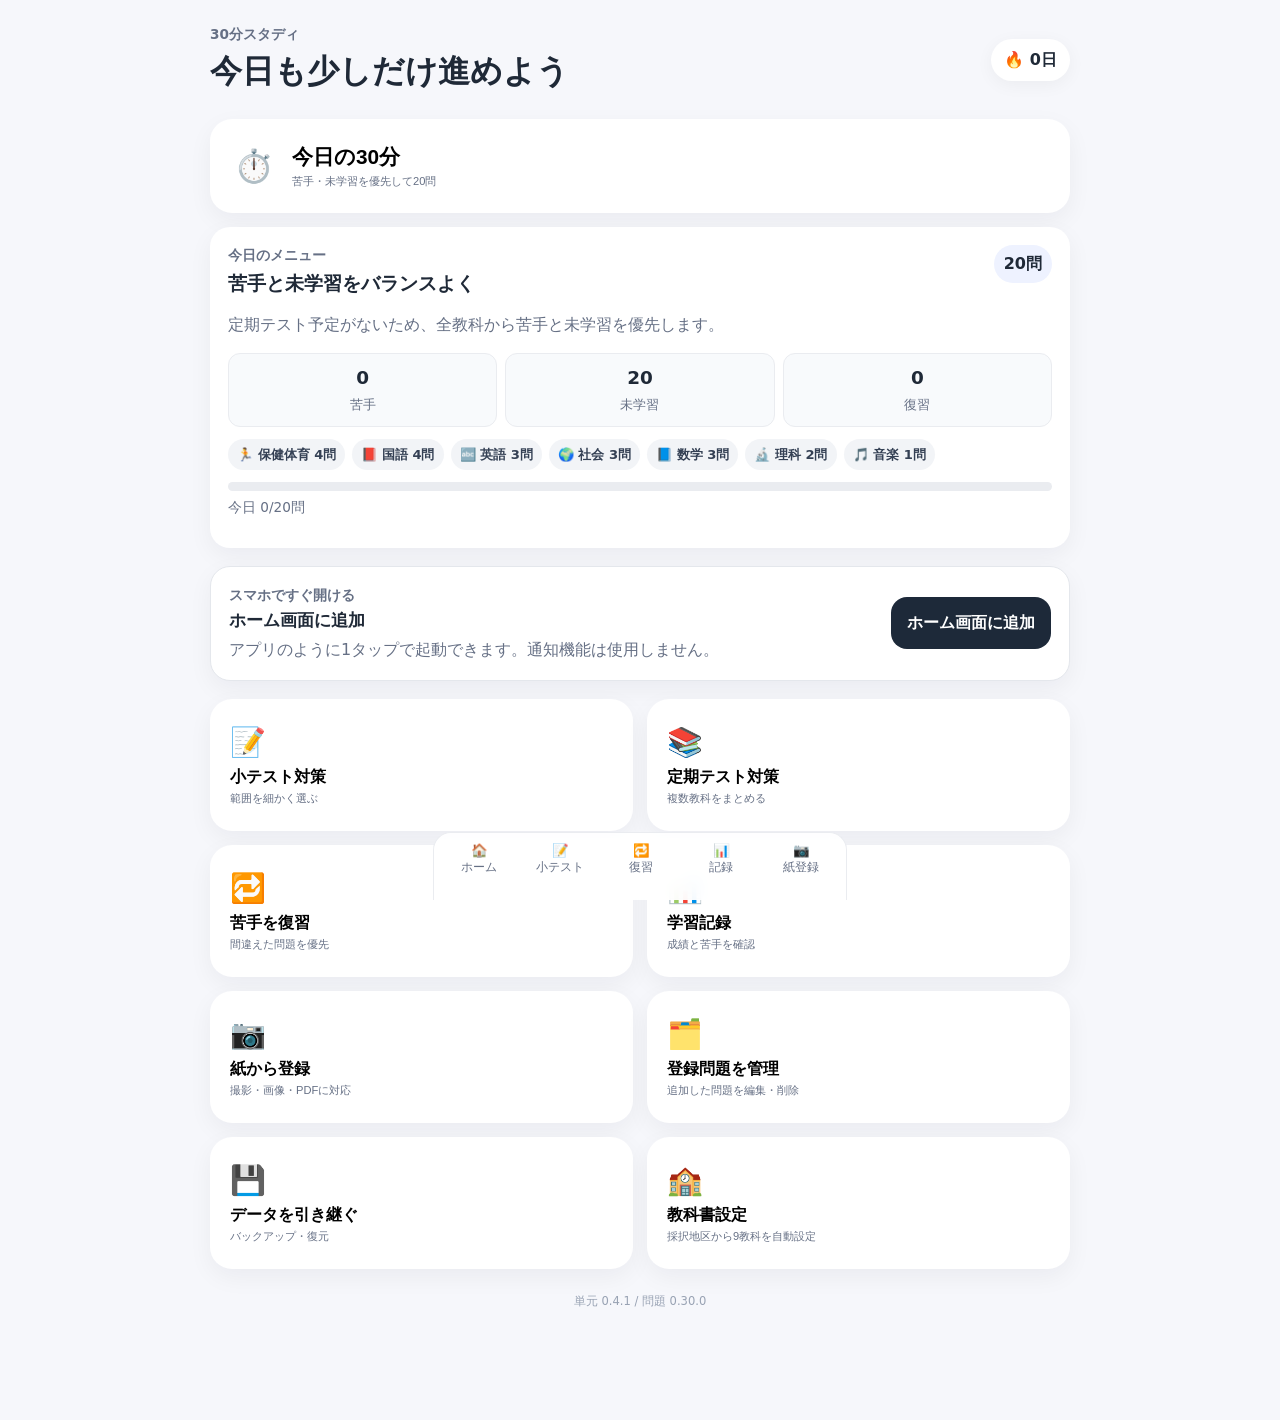
==== commit a6d457b7: "Add realistic question formats v0.30" ====
--- a/data/index.html
+++ b/data/index.html
@@ -11,7 +11,7 @@
   <link rel="manifest" href="/manifest.webmanifest" />
   <link rel="apple-touch-icon" href="/icons/icon-192.png" />
   <title>30分スタディ</title>
-  <link rel="stylesheet" href="style.css?v=0.20.1" />
+  <link rel="stylesheet" href="style.css?v=0.30.0" />
   <link rel="preconnect" href="https://cdn.jsdelivr.net" crossorigin />
   <link rel="preconnect" href="https://unpkg.com" crossorigin />
   <link rel="preconnect" href="https://tessdata.projectnaptha.com" crossorigin />
@@ -82,25 +82,9 @@
         <p class="help">静岡県教育委員会の市町立中学校の採択結果を使用しています。</p>
       </div>
       <div class="textbook-setting-toolbar"><p id="textbookSettingStatus" class="summary">地区を選ぶと9教科をまとめて設定します。</p><button id="resetTextbookOverrides" class="secondary" type="button" hidden>手動変更をすべて解除</button></div>
+      <div id="japaneseTextbookHost" class="textbook-single-host"></div>
+
       <div id="allTextbookGrid" class="all-textbook-grid"></div>
-
-      <div id="textbookRangeManager" class="step-card textbook-range-manager">
-        <div class="textbook-head">
-          <div><h3>教材・作品を登録</h3><p class="help">国語の教材・作品名や英語のUnit名を登録し、小テストの範囲をワンタップで選べるようにします。</p></div>
-          <span class="textbook-badge">端末内保存</span>
-        </div>
-        <div class="textbook-range-form">
-          <label><strong>教科</strong><select id="rangeSubject"><option value="japanese">📕 国語</option><option value="english">🔤 英語</option></select></label>
-          <label><strong>学年</strong><select id="rangeGrade"><option value="1">中1</option><option value="2" selected>中2</option><option value="3">中3</option></select></label>
-          <label><strong>教材名 / Unit名</strong><input id="rangeTitle" type="text" placeholder="例：Unit 3 / 作品名"></label>
-          <label><strong>ページ（任意）</strong><input id="rangePages" type="text" placeholder="例：p.42〜57"></label>
-        </div>
-        <p id="rangePublisher" class="help"></p>
-        <div><strong>関連する単元</strong><p class="help">この教材を選んだときに一括でチェックする単元を選びます。</p><div id="rangeUnitChoices" class="range-unit-choices"></div></div>
-        <button id="saveTextbookRange" class="primary" type="button">教材 / Unitを登録</button>
-        <p id="rangeStatus" class="summary"></p>
-        <div id="textbookRangeList" class="textbook-range-list"></div>
-      </div>
     </section>
 
     <section id="quizView" class="view">
@@ -127,10 +111,27 @@
         </div>
         <div id="subjectTextbookList" class="textbook-inline-list"></div>
       </div>
-      <div id="textbookRangeQuickCard" class="step-card textbook-card" hidden>
-        <h3>教科書の教材 / Unitから選ぶ</h3>
-        <p class="help">登録済みの教材を押すと、関連する単元をまとめて選択します。</p>
-        <div id="textbookRangeQuickList" class="textbook-range-quick-list"></div>
+      <div id="quizTextbookCandidateCard" class="step-card exam-textbook-picker" hidden>
+        <div class="exam-range-head">
+          <div>
+            <h3>教科書の教材 / Unit候補</h3>
+            <p class="help">年度・現在設定中の出版社・学年から候補を表示します。候補を押すと関連する単元をまとめて選択します。</p>
+          </div>
+          <label class="exam-year-select"><span>教科書年度</span>
+            <select id="quizTextbookYear">
+              <option value="2025">令和7年度（2025）</option>
+              <option value="2026" selected>令和8年度（2026）</option>
+              <option value="2027">令和9年度（2027）</option>
+              <option value="2028">令和10年度（2028）</option>
+            </select>
+          </label>
+        </div>
+        <div id="quizTextbookCandidates" class="exam-textbook-candidates"></div>
+      </div>
+      <div id="quizSelectedMaterialsCard" class="step-card textbook-card" hidden>
+        <h3>選択中の教材 / Unit</h3>
+        <p class="help">教材候補から選んだ範囲を確認できます。テスト開始後も学習履歴に保存します。</p>
+        <div id="quizSelectedMaterials" class="selected-material-list"></div>
       </div>
       <div class="step-card">
         <h3>3. 分野・単元</h3>
@@ -174,6 +175,23 @@
         <h3>学年</h3>
         <div id="examGradeChoices" class="chip-row"></div>
       </div>
+      <div class="step-card exam-textbook-picker">
+        <div class="exam-range-head">
+          <div>
+            <h3>教科書の教材 / Unit候補</h3>
+            <p class="help">年度・現在設定中の出版社・学年から候補を表示します。候補を押すと関連する単元を出題範囲へ追加します。</p>
+          </div>
+          <label class="exam-year-select"><span>教科書年度</span>
+            <select id="examTextbookYear">
+              <option value="2025">令和7年度（2025）</option>
+              <option value="2026">令和8年度（2026）</option>
+              <option value="2027">令和9年度（2027）</option>
+              <option value="2028">令和10年度（2028）</option>
+            </select>
+          </label>
+        </div>
+        <div id="examTextbookCandidates" class="exam-textbook-candidates"></div>
+      </div>
       <div class="step-card">
         <div class="exam-range-head"><h3>出題範囲</h3><button id="clearExamUnits" class="secondary" type="button">選択を解除</button></div>
         <p class="help">複数教科・複数単元をまとめて選択できます。</p>
@@ -182,6 +200,43 @@
       <p id="examEditSummary" class="summary"></p>
       <button id="saveExamPlan" class="primary" type="button">テスト予定を保存</button>
       <button id="cancelExamEdit" class="secondary wide" type="button">キャンセル</button>
+    </section>
+
+
+    <section id="mockExamSetupView" class="view">
+      <div class="section-head">
+        <button id="cancelMockExam" class="back" type="button" aria-label="定期テスト一覧へ戻る">←</button>
+        <div><p class="eyebrow">定期テスト対策</p><h2>模擬テストを作る</h2></div>
+      </div>
+      <div class="step-card mock-setup-hero">
+        <p class="eyebrow">対象テスト</p>
+        <h3 id="mockExamName">定期テスト</h3>
+        <p id="mockExamMeta" class="help"></p>
+      </div>
+      <div class="step-card">
+        <h3>1. 問題数</h3>
+        <div id="mockCountChoices" class="chip-row">
+          <button class="chip" data-mock-count="10" type="button">10問</button>
+          <button class="chip selected" data-mock-count="20" type="button">20問</button>
+          <button class="chip" data-mock-count="30" type="button">30問</button>
+          <button class="chip" data-mock-count="all" type="button">全部</button>
+        </div>
+      </div>
+      <div class="step-card">
+        <h3>2. 制限時間</h3>
+        <div id="mockMinuteChoices" class="chip-row">
+          <button class="chip" data-mock-minutes="15" type="button">15分</button>
+          <button class="chip selected" data-mock-minutes="30" type="button">30分</button>
+          <button class="chip" data-mock-minutes="45" type="button">45分</button>
+          <button class="chip" data-mock-minutes="60" type="button">60分</button>
+        </div>
+      </div>
+      <div class="step-card">
+        <h3>出題ルール</h3>
+        <p class="help">登録した定期テスト範囲から、選択式・短答式の自動採点できる問題を出題します。教材 / Unit専用問題を優先し、基礎・標準・応用と教科の偏りを調整します。正解・解説は終了後にまとめて表示します。</p>
+      </div>
+      <p id="mockExamSetupSummary" class="summary"></p>
+      <button id="startMockExam" class="primary" type="button">模擬テストを開始</button>
     </section>
 
     <section id="reviewView" class="view">
@@ -217,10 +272,11 @@
     <section id="playView" class="view">
       <div class="quiz-topbar">
         <button id="quitQuiz" class="back" aria-label="小テストを終了">✕</button>
-        <div><p id="quizSubject" class="eyebrow"></p><strong id="quizProgress"></strong></div>
+        <div><p id="quizSubject" class="eyebrow"></p><strong id="quizProgress"></strong></div><div id="mockTimerBox" class="mock-timer" hidden><span>⏱️</span><strong id="mockTimer">残り 30:00</strong></div>
       </div>
       <div class="question-card">
         <p class="question-label">問題</p>
+        <div id="referencePageBox" class="reference-page-box" hidden></div>
         <h2 id="questionText"></h2>
         <div id="answerArea" class="answer-list"></div>
         <button id="dontKnow" class="dont-know" type="button">わからない</button>
@@ -232,10 +288,10 @@
     <section id="resultView" class="view">
       <div class="result-card">
         <div class="result-icon">🎉</div>
-        <p class="eyebrow">小テスト完了</p>
+        <p id="resultEyebrow" class="eyebrow">小テスト完了</p>
         <h2 id="resultScore">0 / 0</h2>
         <p id="resultRate" class="result-rate">正答率 0%</p>
-        <p class="help">間違えた問題は「苦手を復習」からもう一度解けます。</p>
+        <p class="help">間違えた問題は「苦手を復習」からもう一度解けます。</p><div id="mockResultDetails" class="mock-result-details" hidden></div>
         <button id="retryQuiz" class="primary" type="button">もう一度挑戦</button>
         <button id="backHomeResult" class="secondary wide" type="button">ホームへ戻る</button>
       </div>
@@ -263,6 +319,21 @@
         <h3>苦手単元</h3>
         <p class="help">現在「苦手を復習」に残っている問題を単元ごとに集計します。</p>
         <div id="weakUnitStats" class="weak-unit-list"></div>
+      </div>
+
+      <div class="step-card">
+        <div class="stats-section-head"><h3>模擬テスト履歴</h3><span class="stats-muted">最新12件</span></div>
+        <p class="help">結果を開くと、間違いだけの復習・類題・同じ問題への再挑戦ができます。</p>
+        <div id="mockExamHistory" class="mock-exam-history"></div>
+      </div>
+
+      <div class="step-card">
+        <h3>模擬テストの点数推移</h3>
+        <p class="help">各模擬テストでその教科・単元に出題された問題の得点率を並べます。</p>
+        <h4 class="trend-heading">教科別</h4>
+        <div id="mockSubjectTrends" class="trend-list"></div>
+        <h4 class="trend-heading">単元別</h4>
+        <div id="mockUnitTrends" class="trend-list"></div>
       </div>
 
       <div class="step-card">
@@ -328,6 +399,7 @@
         <select id="importField"><option value="">分野を選択</option></select>
         <select id="importUnit"><option value="">単元を選択</option></select>
         <label><strong>教科書との関係</strong><select id="importTextbookScope"><option value="common">共通問題として登録</option><option value="current">現在設定中の教科書に限定</option></select></label>
+        <label id="importMaterialWrap" hidden><strong>教材 / Unit（任意）</strong><select id="importMaterial"><option value="">教材 / Unitを指定しない</option></select></label>
         <p id="importTextbookHint" class="help">教科書設定に応じて登録先を選べます。</p>
       </div>
       <button class="primary" id="saveQuestions">確認した問題を端末に登録</button>
@@ -433,7 +505,6 @@
   <canvas id="captureCanvas" hidden></canvas>
   <script src="data/curriculum.js"></script>
   <script src="data/questions.js"></script>
-  <script src="data/textbooks.js"></script>
-  <script src="app.js?v=0.20.1"></script>
+  <script src="app.js?v=0.30.0"></script>
 </body>
 </html>
--- a/data/style.css
+++ b/data/style.css
@@ -77,3 +77,62 @@
 /* v0.20.1: 国語カード直下の教材・作品登録 */
 .textbook-range-inline{grid-column:1 / -1;margin-top:0}
 .textbook-range-mount{grid-column:1 / -1}
+
+.textbook-single-host{margin-top:12px}.textbook-single-host .textbook-subject-card{max-width:100%}.textbook-range-manager{margin-top:12px;margin-bottom:12px}
+
+/* v0.21 定期テスト: 教科書年度・出版社・学年から教材候補 */
+.exam-textbook-picker .exam-range-head{align-items:flex-start}
+.exam-textbook-picker .exam-range-head h3{margin-bottom:3px}
+.exam-textbook-picker .exam-range-head .help{margin:0;max-width:570px}
+.exam-year-select{min-width:190px;flex:0 0 auto}
+.exam-year-select span{display:block;font-size:.75rem;color:#667085;font-weight:800;margin-bottom:3px}
+.exam-year-select select{margin:0;min-height:42px;padding:8px 10px}
+.exam-textbook-candidates{display:grid;gap:12px;margin-top:14px}
+.exam-textbook-candidate-card{border:1px solid #e4e7ec;border-radius:16px;background:#fbfcfe;padding:14px}
+.exam-textbook-candidate-head{display:flex;justify-content:space-between;gap:10px;align-items:flex-start;margin-bottom:10px}
+.exam-textbook-candidate-head strong{display:block;font-size:1rem}
+.exam-textbook-candidate-head small{display:block;color:#667085;margin-top:2px}
+.exam-textbook-candidate-list{display:flex;flex-wrap:wrap;gap:8px}
+.exam-material-btn{border:1px solid #d0d5dd;background:#fff;border-radius:13px;padding:10px 12px;text-align:left;cursor:pointer;font:inherit;min-width:150px;max-width:100%}
+.exam-material-btn strong{display:block;font-size:.86rem;overflow-wrap:anywhere}
+.exam-material-btn small{display:block;color:#667085;font-size:.72rem;margin-top:3px}
+.exam-material-btn:hover{background:#f8fafc}
+.exam-material-btn.selected{border-color:#98a2b3;background:#eef2ff}
+@media(max-width:620px){.exam-textbook-picker .exam-range-head{display:grid;gap:10px}.exam-year-select{min-width:0;width:100%}.exam-textbook-candidate-list{display:grid;grid-template-columns:1fr}.exam-material-btn{width:100%}}
+
+/* v0.22 selected textbook materials */
+.selected-material-list{display:grid;gap:10px;margin-top:10px}.selected-material-item{display:flex;align-items:center;justify-content:space-between;gap:12px;padding:12px 14px;border:1px solid #d9e0ea;border-radius:14px;background:#fff}.selected-material-item span{display:grid;gap:3px}.selected-material-item small{color:#667085}.selected-material-item .secondary{width:auto;min-width:72px;padding:9px 12px}@media(max-width:640px){.selected-material-item{align-items:flex-start}.selected-material-item .secondary{min-width:64px}}
+
+
+/* v0.25 textbook reference pages */
+.reference-page-box{margin:0 0 14px;padding:12px 14px;border:1px solid #d9e2ec;border-radius:14px;background:#f8fafc;display:grid;gap:8px}
+.reference-page-box[hidden]{display:none}
+.reference-page-box>p{margin:0;font-size:.78rem;font-weight:800;color:#475467}
+.reference-page-box>div{display:flex;flex-wrap:wrap;gap:6px 10px;align-items:baseline}
+.reference-page-box strong{font-size:.92rem}
+.reference-page-box span{font-size:.8rem;color:#667085}
+@media(max-width:640px){.reference-page-box>div{display:grid;gap:2px}}
+
+/* v0.28 定期テスト向け模擬テスト */
+.mock-setup-hero h3{margin:4px 0 6px;font-size:1.25rem}.mock-timer{margin-left:auto;display:flex;align-items:center;gap:6px;border:1px solid #d0d5dd;background:#fff;border-radius:999px;padding:8px 11px;white-space:nowrap}.mock-timer[hidden]{display:none}.mock-timer strong{font-variant-numeric:tabular-nums}.mock-result-details{display:grid;gap:14px;margin:18px 0;text-align:left}.mock-result-details[hidden]{display:none}.mock-result-grid{display:grid;grid-template-columns:repeat(2,minmax(0,1fr));gap:9px}.mock-result-stat{border:1px solid #e4e7ec;border-radius:14px;background:#fff;padding:11px;display:grid;gap:3px}.mock-result-stat strong{font-size:.9rem}.mock-result-stat span{font-size:1.1rem;font-weight:800}.mock-result-stat small{color:#667085}.mock-analysis{border-radius:14px;background:#f8fafc;border:1px solid #e4e7ec;padding:13px}.mock-analysis h3{margin:0 0 7px;font-size:1rem}.mock-analysis p{margin:5px 0;font-size:.88rem}.mock-review{border:1px solid #e4e7ec;border-radius:14px;background:#fff;padding:11px}.mock-review summary{cursor:pointer;font-weight:800}.mock-review-item{margin-top:10px;padding:11px;border-radius:12px;border-left:4px solid #d0d5dd;background:#f8fafc}.mock-review-item.ok{border-left-color:#12b76a}.mock-review-item.ng{border-left-color:#f04438}.mock-review-item p{margin:6px 0;font-size:.86rem}.mock-review-item small{display:block;color:#667085;line-height:1.55}.exam-card-actions{flex-wrap:wrap}.exam-card-actions .exam-mock{font-weight:800}
+@media(max-width:620px){.quiz-topbar{align-items:flex-start;flex-wrap:wrap}.mock-timer{order:3;margin-left:0;width:100%;justify-content:center}.mock-result-grid{grid-template-columns:1fr}.exam-card-actions .exam-study,.exam-card-actions .exam-mock{flex:1 1 46%}}
+
+/* v0.29 模擬テスト復習・再挑戦・成績推移 */
+.mock-growth{display:flex;flex-wrap:wrap;align-items:center;justify-content:space-between;gap:8px;padding:13px 14px;border:1px solid #d0d5dd;border-radius:14px;background:#f8fafc}.mock-growth strong{font-size:1rem}.mock-growth span{font-size:.82rem;font-weight:800}.mock-result-actions{display:grid;grid-template-columns:1fr 1fr;gap:8px}.mock-result-actions button{width:100%}.mock-attempt-chain{display:grid;gap:5px;padding:11px 13px;border:1px solid #e4e7ec;border-radius:13px;background:#fff}.mock-attempt-chain span{color:#667085;font-size:.86rem;line-height:1.5}.mock-exam-history,.trend-list{display:grid;gap:9px;margin-top:10px}.mock-history-row{display:grid;grid-template-columns:minmax(0,1fr) auto auto;align-items:center;gap:10px;padding:11px 12px;border:1px solid #eaecf0;border-radius:12px;background:#fcfcfd}.mock-history-row>div{min-width:0;display:grid;gap:3px}.mock-history-row small{color:#667085;white-space:normal}.mock-history-row>span{font-weight:900;white-space:nowrap}.mock-history-row button{padding:7px 10px}.trend-heading{margin:16px 0 7px}.trend-row{display:grid;grid-template-columns:minmax(0,1fr) auto;gap:10px;align-items:center;padding:10px 12px;border-bottom:1px solid #eaecf0}.trend-row:last-child{border-bottom:0}.trend-row>div{min-width:0;display:grid;gap:3px}.trend-row small{color:#667085;line-height:1.45;overflow-wrap:anywhere}.trend-row>span{font-weight:900;white-space:nowrap}.trend-row>span.up::before{content:'↗ '}.trend-row>span.down::before{content:'↘ '}
+@media(max-width:620px){.mock-result-actions{grid-template-columns:1fr}.mock-history-row{grid-template-columns:minmax(0,1fr) auto}.mock-history-row button{grid-column:1/-1;width:100%}.trend-row{align-items:start}.trend-row small{font-size:.78rem}}
+
+/* Ver.0.30: test-like answer formats */
+.answer-instruction{margin:0 0 10px;color:#667085;font-size:.9rem;font-weight:700}
+.multi-choice-list{display:grid;gap:10px}
+.multi-choice-item{display:grid;grid-template-columns:28px 1fr;gap:10px;align-items:center;border:1px solid #d0d5dd;border-radius:14px;padding:13px 14px;background:#fff;cursor:pointer;font-weight:700}
+.multi-choice-item input{width:20px;height:20px;margin:0}
+.reorder-built,.reorder-pool{display:flex;flex-wrap:wrap;gap:8px;min-height:56px;border-radius:14px;padding:10px;margin-bottom:10px}
+.reorder-built{border:2px dashed #b9c2d0;background:#f8fafc}
+.reorder-pool{border:1px solid #e4e7ec;background:#fff}
+.reorder-token{border:1px solid #b9c2d0;border-radius:12px;background:#fff;padding:10px 12px;font:inherit;font-weight:800;cursor:pointer}
+.reorder-token.selected{background:#f2f4f7}
+.reorder-placeholder{align-self:center;color:#98a2b3;font-size:.9rem}
+.reorder-actions{display:grid;grid-template-columns:1fr 1fr;gap:8px}
+.fill-label{display:grid;grid-template-columns:48px 1fr;align-items:center;gap:8px;margin-bottom:8px;font-weight:800}
+.fill-label .answer-input{margin:0}
+@media(max-width:620px){.reorder-token{padding:11px 10px}.fill-label{grid-template-columns:42px 1fr}}
